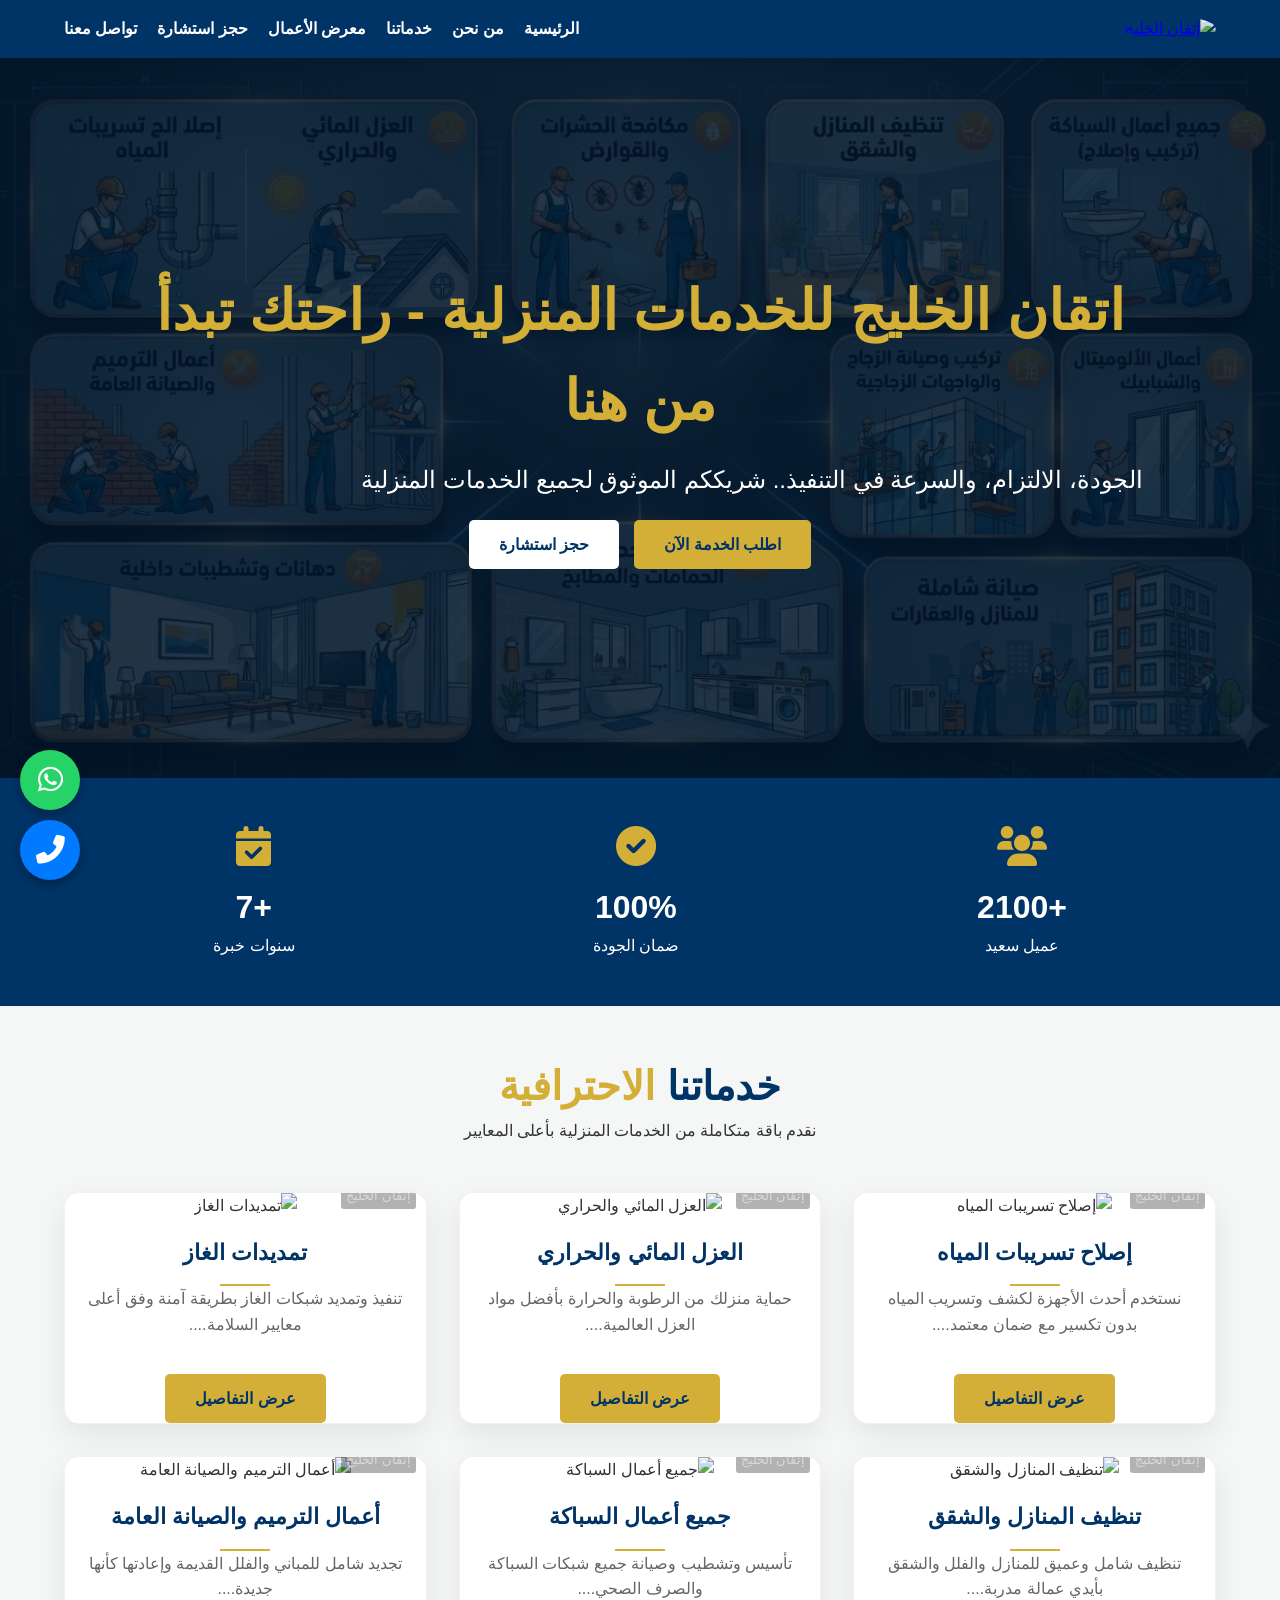
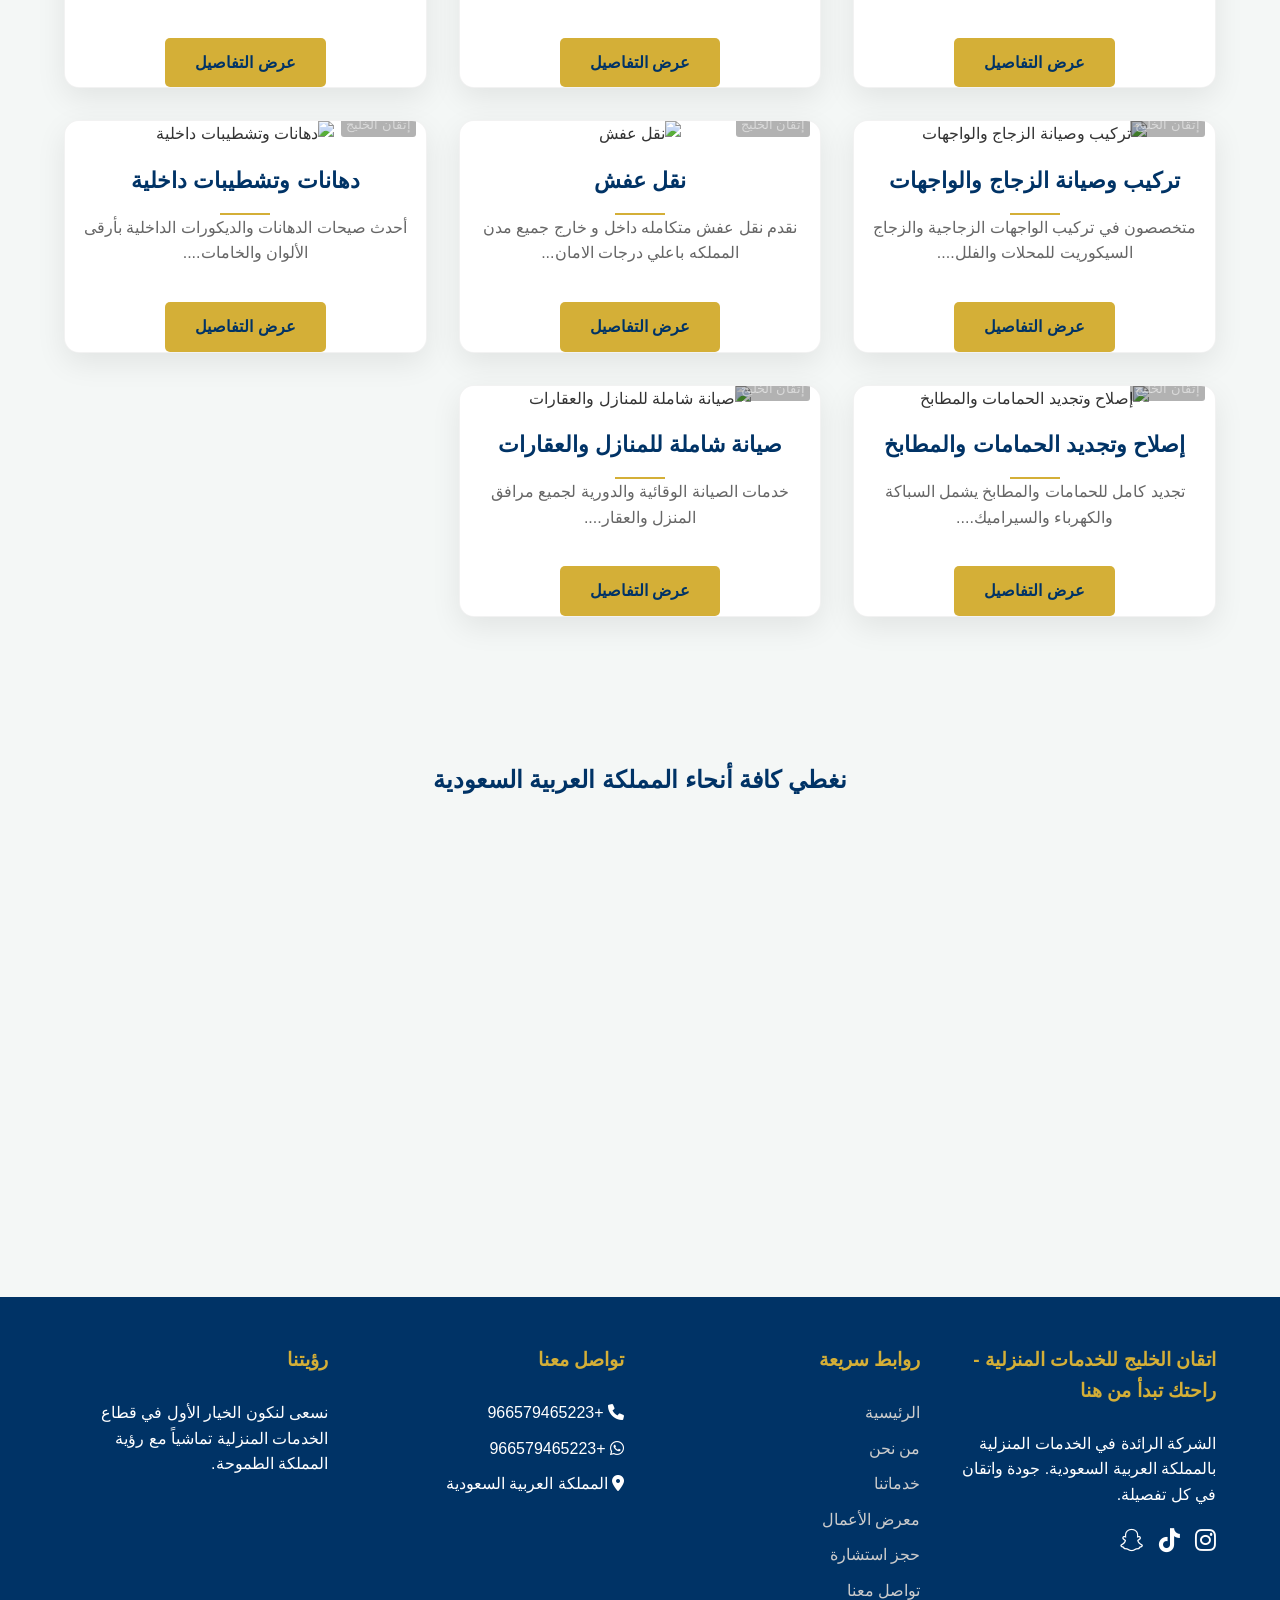
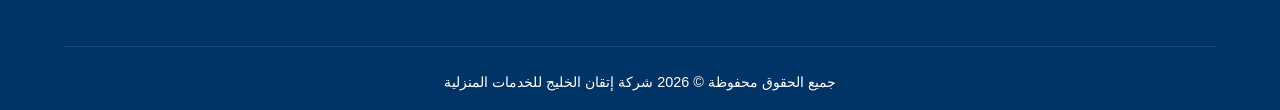
==== index.html @ d80dc563 "Update index.html" ====
<!DOCTYPE html>
<html lang="ar" dir="rtl">
<head>
    <meta charset="UTF-8">
    <meta name="viewport" content="width=device-width, initial-scale=1.0">
<title>شركة صيانة وخدمات منزلية باالمملكه العربيه السعوديه |تسريبات, تمديدات الغاز, سباكة، تنظيف، عزل، نقل عفش، ترميم</title>

<meta name="description" content="شركة متكاملة للخدمات المنزلية بالمملكه العربيه السعوديه تقدم: كشف تسربات المياه، العزل المائي والحراري، السباكة، تنظيف المنازل، نقل العفش، الترميم، الدهانات وصيانة المنازل بأفضل الأسعار. اتصل الآن.">

<meta name="keywords" content="شركة صيانة بالرياض, كشف تسربات المياه, عزل اسطح, سباك المملكه العربيه السعوديه, تنظيف منازل, نقل عفش, ترميم منازل, صيانة عامة, خدمات منزلية السعودية">

<meta name="author" content="اتفان الخليج">

<meta name="geo.region" content="SA">
<meta name="geo.placename" content="Riyadh">    <link rel="stylesheet" href="https://cdnjs.cloudflare.com/ajax/libs/font-awesome/6.0.0/css/all.min.css">
    <link rel="stylesheet" href="css/style.css">
    <style>
        /* إضافات جمالية خاصة بالصفحة الرئيسية */
        .hero {
            position: relative;
            overflow: hidden;
        }
        .hero::before {
            content: "";
            position: absolute;
            top: 0; left: 0; width: 100%; height: 100%;
            background: rgba(0, 0, 0, 0.5);
            z-index: 1;
        }
        .hero-content {
            position: relative;
            z-index: 2;
        }
        .stats-section {
            display: flex;
            justify-content: space-around;
            background: var(--primary-color);
            padding: 3rem 5%;
            color: white;
            text-align: center;
        }
        .stat-item i {
            font-size: 2.5rem;
            color: var(--accent-color);
            margin-bottom: 1rem;
        }
        .stat-item h3 { font-size: 2rem; }
        .map-title { text-align: center; margin-top: 4rem; color: var(--primary-color); }
    </style>
</head>
<body>

    <!-- Header -->
    <header>
        <div class="logo">
            <a href="index.html"><img src="https://via.placeholder.com/150x50?text=Etqan+Logo" alt="إتقان الخليج" class="site-logo"></a>
        </div>
        <nav>
            <ul>
                <li><a href="index.html">الرئيسية</a></li>
                <li><a href="about.html">من نحن</a></li>
                <li><a href="services.html">خدماتنا</a></li>
                <li><a href="gallery.html">معرض الأعمال</a></li>
                <li><a href="consultation.html">حجز استشارة</a></li>
                <li><a href="contact.html">تواصل معنا</a></li>
            </ul>
        </nav>
        <div class="menu-toggle"><i class="fas fa-bars"></i></div>
    </header>

    <!-- Sidebar Mobile -->
    <div class="sidebar">
        <div class="close-sidebar" style="color: white; text-align: left; cursor: pointer; font-size: 1.5rem;"><i class="fas fa-times"></i></div>
        <ul style="margin-top: 2rem;">
            <li><a href="index.html">الرئيسية</a></li>
            <li><a href="about.html">من نحن</a></li>
            <li><a href="services.html">خدماتنا</a></li>
            <li><a href="gallery.html">معرض الأعمال</a></li>
            <li><a href="consultation.html">حجز استشارة</a></li>
            <li><a href="contact.html">تواصل معنا</a></li>
        </ul>
    </div>

    <!-- Hero Section -->
    <section class="hero">
        <div class="hero-content">
            <h1 class="company-name">اتقان الخليج للخدمات المنزلية - راحتك تبدأ من هنا</h1>
           <p>الجودة، الالتزام، والسرعة في التنفيذ.. شريككم الموثوق لجميع الخدمات المنزلية </p>
            <div style="display: flex; gap: 15px; justify-content: center;">
                <a href="#services" class="btn">اطلب الخدمة الآن</a>
                <a href="consultation.html" class="btn" style="background: white; color: var(--primary-color);">حجز استشارة</a>
            </div>
        </div>
    </section>

    <!-- Stats -->
    <section class="stats-section">
        <div class="stat-item">
            <i class="fas fa-users"></i>
            <h3>+2100</h3>
            <p>عميل سعيد</p>
        </div>
        <div class="stat-item">
            <i class="fas fa-check-circle"></i>
            <h3>100%</h3>
            <p>ضمان الجودة</p>
        </div>
        <div class="stat-item">
            <i class="fas fa-calendar-check"></i>
            <h3>+7</h3>
            <p>سنوات خبرة</p>
        </div>
    </section>

    <!-- Services Section -->
    <section id="services">
        <div class="section-title">
            <h2>خدماتنا <span>الاحترافية</span></h2>
            <p>نقدم باقة متكاملة من الخدمات المنزلية بأعلى المعايير</p>
        </div>
        <div class="services-grid">
            <!-- سيتم تحميل الخدمات ديناميكياً من config.js -->
        </div>
    </section>

    <!-- Saudi Map Section -->
    <h2 class="map-title">نغطي كافة أنحاء <span>المملكة العربية السعودية</span></h2>
    <div class="map-container">
        <!-- خريطة تفاعلية للمملكة -->
        <iframe src="https://www.google.com/maps/embed?pb=!1m18!1m12!1m3!1d7244.116525164413!2d46.6752957!3d24.7135517!2m3!1f0!2f0!3f0!3m2!1i1024!2i768!4f13.1!3m3!1m2!1s0x3e2f03890d48939b%3A0x88a9d7d1016f099!2z2KfZhNix2YrYp9i2!5e0!3m2!1sar!2ssa!4v1690000000000!5m2!1sar!2ssa" width="100%" height="100%" style="border:0;" allowfullscreen="" loading="lazy"></iframe>
    </div>

    <!-- Floating Buttons -->
    <div class="floating-btns">
        <a href="https://wa.me/966579465223" class="whatsapp-btn whatsapp-link" target="_blank"><i class="fab fa-whatsapp"></i></a>
        <a href="tel:+966579465223" class="call-btn phone-link"><i class="fas fa-phone-alt"></i></a>
    </div>

    <!-- Footer -->
    <footer>
        <div class="footer-grid">
            <div class="footer-col">
                <h4 class="company-name">إتقان الخليج</h4>
                <p>الشركة الرائدة في الخدمات المنزلية بالمملكة العربية السعودية. جودة واتقان في كل تفصيلة.</p>
                <div class="social-links" style="display: flex; gap: 15px; margin-top: 15px;">
                    <a href="#" class="insta-link" style="color: white; font-size: 1.5rem;"><i class="fab fa-instagram"></i></a>
                    <a href="#" class="tiktok-link" style="color: white; font-size: 1.5rem;"><i class="fab fa-tiktok"></i></a>
                    <a href="#" class="snap-link" style="color: white; font-size: 1.5rem;"><i class="fab fa-snapchat"></i></a>
                </div>
            </div>
            <div class="footer-col">
                <h4>روابط سريعة</h4>
                <ul>
                   <li><a href="index.html">الرئيسية</a></li>
                <li><a href="about.html">من نحن</a></li>
                <li><a href="services.html">خدماتنا</a></li>
                <li><a href="gallery.html">معرض الأعمال</a></li>
                <li><a href="consultation.html">حجز استشارة</a></li>
                <li><a href="contact.html">تواصل معنا</a></li>
                </ul>
            </div>
            <div class="footer-col">
                <h4>تواصل معنا</h4>
                <ul>
                    <li><i class="fas fa-phone"></i> <span class="phone-link">+966579465223</span></li>
                    <li><i class="fab fa-whatsapp"></i> <span class="whatsapp-link">+966579465223</span></li>
                    <li><i class="fas fa-map-marker-alt"></i> المملكة العربية السعودية</li>
                </ul>
            </div>
            <div class="footer-col">
                <h4> رؤيتنا </h4>
                <p>نسعى لنكون الخيار الأول في قطاع الخدمات المنزلية تماشياً مع رؤية المملكة الطموحة.</p>
            </div>
        </div>
        <div class="copyright">
            جميع الحقوق محفوظة &copy; 2026 شركة إتقان الخليج للخدمات المنزلية
        </div>
    </footer>

    <script src="js/config.js"></script>
    <script src="js/main.js"></script>
</body>
</html>
---- css/style.css ----
:root {
    --primary-color: #003366;
    --secondary-color: #ffffff;
    --accent-color: #d4af37;
    --text-color: #333333;
    --bg-light: #f4f7f6;
    --transition: all 0.3s ease;
}

* {
    margin: 0;
    padding: 0;
    box-sizing: border-box;
    font-family: 'Segoe UI', Tahoma, Geneva, Verdana, sans-serif;
}

body {
    direction: rtl;
    text-align: right;
    background-color: var(--bg-light);
    color: var(--text-color);
    line-height: 1.6;
}

/* Header & Navigation */
header {
    background: var(--primary-color);
    color: white;
    padding: 1rem 5%;
    position: sticky;
    top: 0;
    z-index: 1000;
    display: flex;
    justify-content: space-between;
    align-items: center;
    box-shadow: 0 2px 10px rgba(0,0,0,0.1);
}

.logo img {
    height: 50px;
    width: auto;
}

nav ul {
    display: flex;
    list-style: none;
}

nav ul li {
    margin-right: 20px;
}

nav ul li a {
    color: white;
    text-decoration: none;
    font-weight: 600;
    transition: var(--transition);
}

nav ul li a:hover {
    color: var(--accent-color);
}

/* Sidebar for Mobile */
.sidebar {
    position: fixed;
    right: -250px;
    top: 0;
    width: 250px;
    height: 100%;
    background: var(--primary-color);
    z-index: 1001;
    transition: var(--transition);
    padding: 2rem;
}

.sidebar.active {
    right: 0;
}

.sidebar ul {
    list-style: none;
}

.sidebar ul li {
    margin-bottom: 1.5rem;
}

.sidebar ul li a {
    color: white;
    text-decoration: none;
    font-size: 1.2rem;
}

.menu-toggle {
    display: none;
    font-size: 1.5rem;
    cursor: pointer;
}

/* Hero Section */
.hero {
    height: 80vh;
   background: linear-gradient(rgba(0,51,102,0.7), rgba(0,51,102,0.7)),
            url('../images/logo.jpg') no-repeat center center/cover;
    display: flex;
    flex-direction: column;
    justify-content: center;
    align-items: center;
    text-align: center;
    color: white;
    padding: 0 10%;
}

.hero h1 {
    font-size: 3.5rem;
    margin-bottom: 1rem;
    color: var(--accent-color);
}

.hero p {
    font-size: 1.5rem;
    max-width: 800px;
}

.btn {
    display: inline-block;
    padding: 12px 30px;
    background: var(--accent-color);
    color: var(--primary-color);
    text-decoration: none;
    border-radius: 5px;
    font-weight: bold;
    margin-top: 20px;
    transition: var(--transition);
    border: none;
    cursor: pointer;
}

.btn:hover {
    background: white;
    transform: translateY(-3px);
}

/* Services Grid */
.section-title {
    text-align: center;
    margin: 3rem 0;
}

.section-title h2 {
    font-size: 2.5rem;
    color: var(--primary-color);
}

.section-title span {
    color: var(--accent-color);
}

.services-grid {
    display: grid;
    grid-template-columns: repeat(auto-fit, minmax(300px, 1fr));
    gap: 2rem;
    padding: 0 5% 5rem;
}

.service-card {
    background: white;
    border-radius: 15px;
    overflow: hidden;
    box-shadow: 0 10px 30px rgba(0,0,0,0.08);
    transition: all 0.4s cubic-bezier(0.175, 0.885, 0.32, 1.275);
    text-align: center;
    border: 1px solid rgba(0,0,0,0.05);
    position: relative;
}

.service-card:hover {
    transform: translateY(-15px);
    box-shadow: 0 20px 40px rgba(0,51,102,0.15);
    border-color: var(--accent-color);
}

.service-card img {
    width: 100%;
    height: 220px;
    object-fit: cover;
    transition: transform 0.5s ease;
}

.service-card:hover img {
    transform: scale(1.1);
}

.service-card h3 {
    padding: 1.5rem 1rem 0.5rem;
    color: var(--primary-color);
    font-size: 1.4rem;
    position: relative;
}

.service-card h3::after {
    content: "";
    position: absolute;
    bottom: 0;
    left: 50%;
    transform: translateX(-50%);
    width: 50px;
    height: 2px;
    background: var(--accent-color);
    transition: width 0.3s ease;
}

.service-card:hover h3::after {
    width: 100px;
}

.service-card img {
    width: 100%;
    height: 200px;
    object-fit: cover;
}

.service-card h3 {
    padding: 1rem;
    color: var(--primary-color);
}

.service-card p {
    padding: 0 1rem 1rem;
    color: #666;
}

/* Floating WhatsApp & Call */
.floating-btns {
    position: fixed;
    bottom: 20px;
    left: 20px;
    display: flex;
    flex-direction: column;
    gap: 10px;
    z-index: 999;
}

.whatsapp-btn, .call-btn {
    width: 60px;
    height: 60px;
    border-radius: 50%;
    display: flex;
    justify-content: center;
    align-items: center;
    color: white;
    font-size: 1.8rem;
    text-decoration: none;
    box-shadow: 0 4px 10px rgba(0,0,0,0.3);
    transition: var(--transition);
}

.whatsapp-btn { background: #25d366; }
.call-btn { background: #007bff; }

.whatsapp-btn:hover, .call-btn:hover { transform: scale(1.1); }

/* Form Styles */
.form-container {
    max-width: 600px;
    margin: 2rem auto;
    background: white;
    padding: 2rem;
    border-radius: 10px;
    box-shadow: 0 5px 15px rgba(0,0,0,0.1);
}

.form-group {
    margin-bottom: 1.5rem;
}

.form-group label {
    display: block;
    margin-bottom: 5px;
    font-weight: 600;
}

.form-group input, .form-group textarea, .form-group select {
    width: 100%;
    padding: 10px;
    border: 1px solid #ddd;
    border-radius: 5px;
}

/* Map Section */
.map-container {
    width: 100%;
    height: 450px;
    margin-top: 3rem;
}

/* Footer */
footer {
    background: var(--primary-color);
    color: white;
    padding: 3rem 5% 1rem;
}

.footer-grid {
    display: grid;
    grid-template-columns: repeat(auto-fit, minmax(250px, 1fr));
    gap: 2rem;
    margin-bottom: 2rem;
}

.footer-col h4 {
    color: var(--accent-color);
    margin-bottom: 1.5rem;
    font-size: 1.2rem;
}

.footer-col ul {
    list-style: none;
}

.footer-col ul li {
    margin-bottom: 10px;
}

.footer-col ul li a {
    color: #ccc;
    text-decoration: none;
    transition: var(--transition);
}

.footer-col ul li a:hover {
    color: white;
    padding-right: 5px;
}

.copyright {
    text-align: center;
    border-top: 1px solid rgba(255,255,255,0.1);
    padding-top: 1.5rem;
    font-size: 0.9rem;
}

/* Responsive */
@media (max-width: 768px) {
    nav ul { display: none; }
    .menu-toggle { display: block; }
    .hero h1 { font-size: 2.2rem; }
}

/* Watermark */
.watermark {
    position: relative;
}
.watermark::after {
    content: "إتقان الخليج";
    position: absolute;
    bottom: 10px;
    right: 10px;
    color: rgba(255,255,255,0.5);
    font-size: 0.8rem;
    background: rgba(0,0,0,0.3);
    padding: 2px 5px;
    border-radius: 3px;
}

/* تأكد إن العنصر الأب متحكم في overlay */
.gallery-item {
  position: relative;
  overflow: hidden;
}

/* الـ overlay يفضل زي ما هو */
.gallery-overlay {
  position: absolute;
  bottom: 0;
  left: 0;
  right: 0;
  background: rgba(0,0,0,0.5);
  color: #fff;
  padding: 10px;
  text-align: center;
}
.logo img {
  width: 55px;          /* أو أي مقاس يناسبك */
  height: 55px;         /* لازم يكون نفس العرض علشان يطلع دائري */
  border-radius: 50%;    /* دي أهم حاجة علشان تخلي الصورة مدوّرة */
  object-fit: cover;     /* يضمن إن الصورة تملأ الدائرة بشكل متناسق */
}
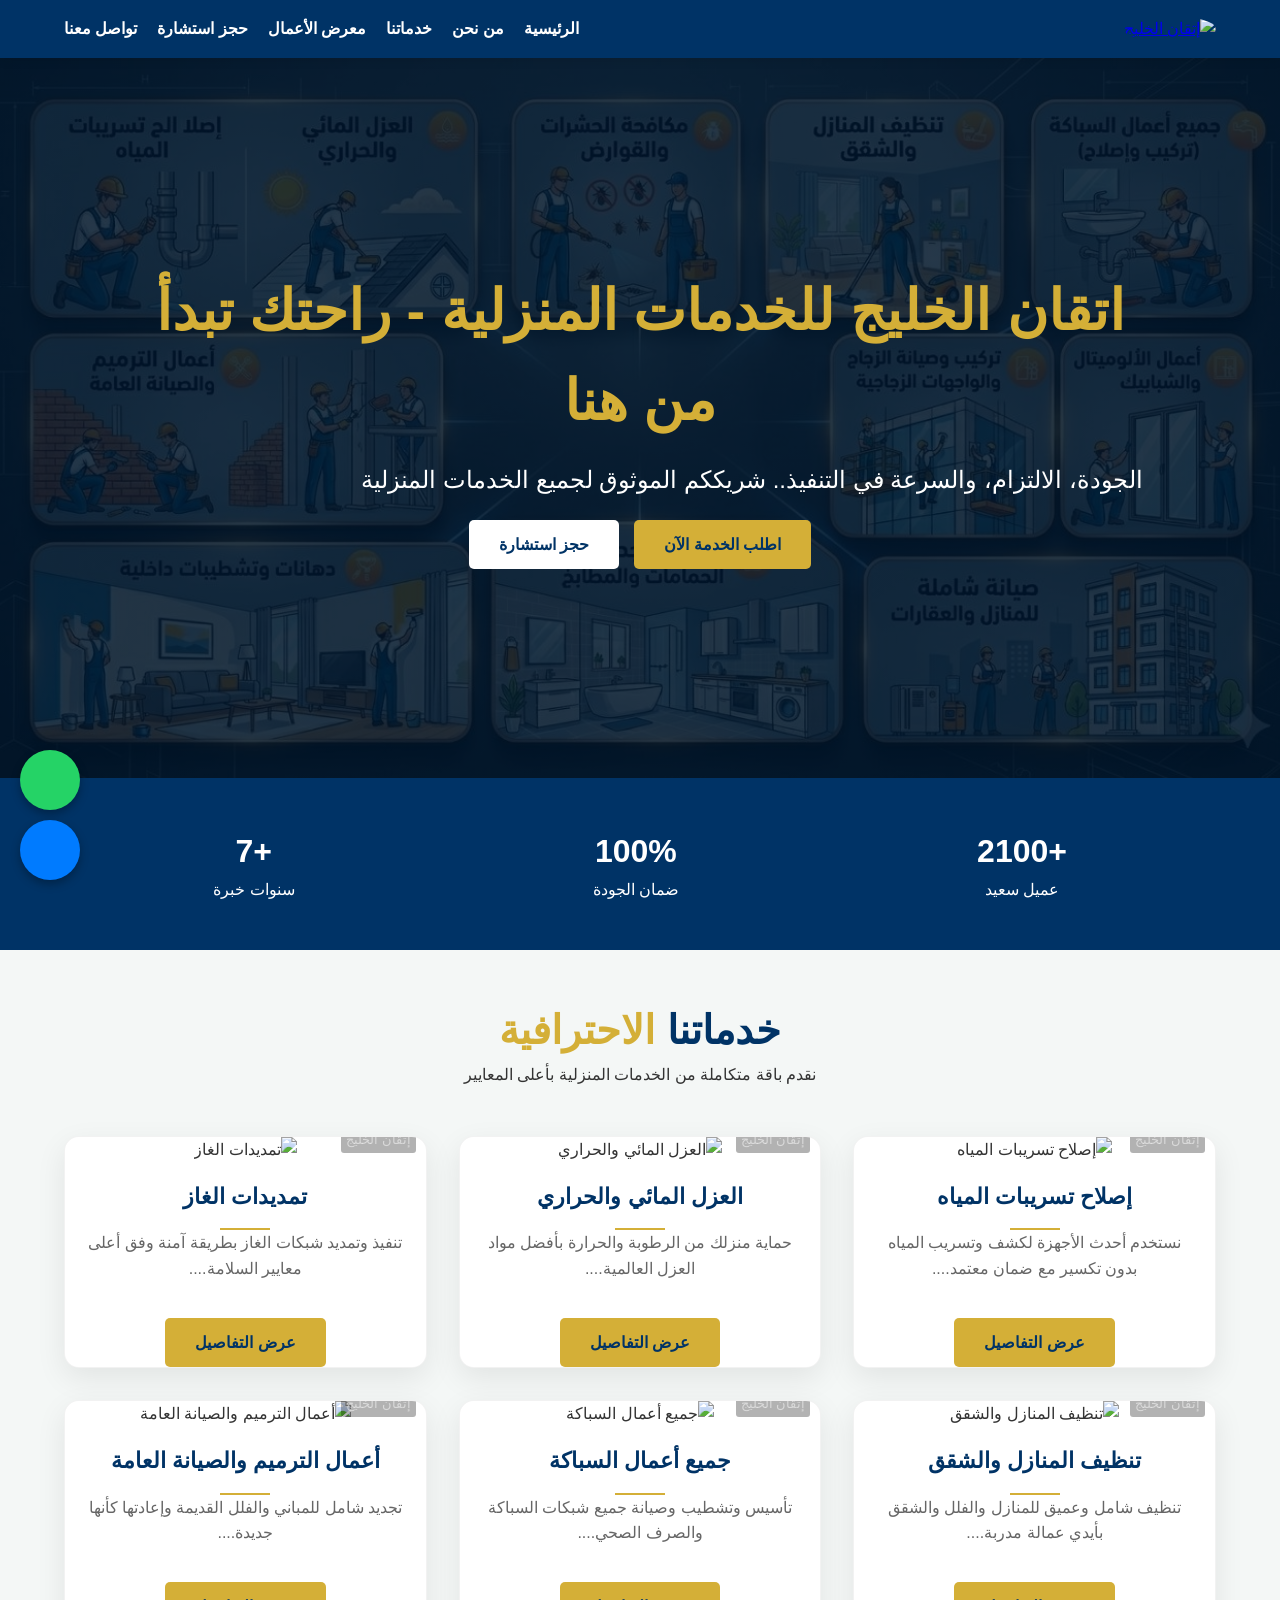
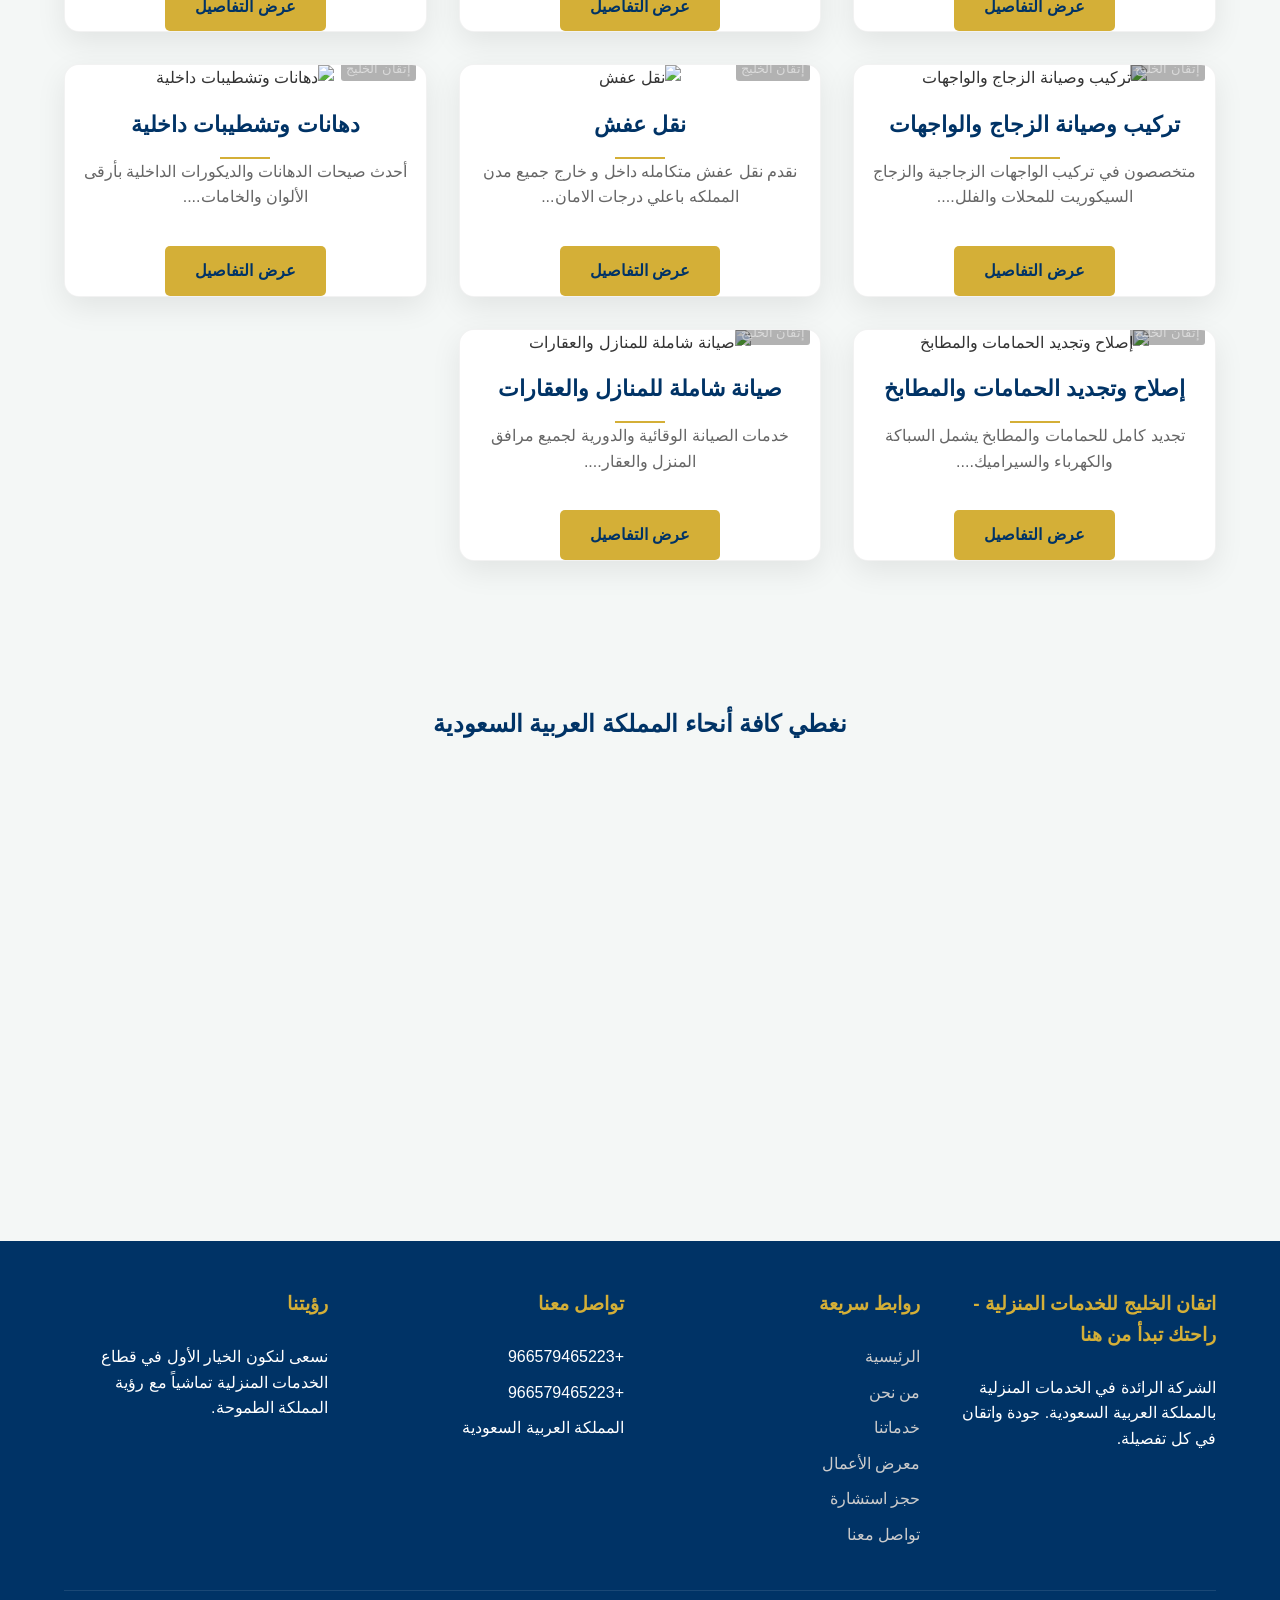
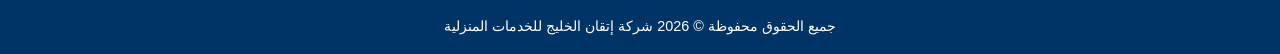
==== commit df0bd5bc: "Update index.html" ====
--- a/index.html
+++ b/index.html
@@ -3,16 +3,16 @@
 <head>
     <meta charset="UTF-8">
     <meta name="viewport" content="width=device-width, initial-scale=1.0">
-<title>شركة صيانة وخدمات منزلية باالمملكه العربيه السعوديه |تسريبات, تمديدات الغاز, سباكة، تنظيف، عزل، نقل عفش، ترميم</title>
+    <title>شركة صيانة وخدمات منزلية باالرياض |تسريبات, تمديدات الغاز, سباكة، تنظيف، عزل، نقل عفش، ترميم</title>
 
 <meta name="description" content="شركة متكاملة للخدمات المنزلية بالمملكه العربيه السعوديه تقدم: كشف تسربات المياه، العزل المائي والحراري، السباكة، تنظيف المنازل، نقل العفش، الترميم، الدهانات وصيانة المنازل بأفضل الأسعار. اتصل الآن.">
 
-<meta name="keywords" content="شركة صيانة بالرياض, كشف تسربات المياه, عزل اسطح, سباك المملكه العربيه السعوديه, تنظيف منازل, نقل عفش, ترميم منازل, صيانة عامة, خدمات منزلية السعودية">
+<meta name="keywords" content="شركة صيانة بالرياض, كشف تسربات المياه, عزل اسطح, سباك با الرباض , تنظيف منازل, نقل عفش, ترميم منازل, صيانة عامة, خدمات منزلية السعودية">
 
 <meta name="author" content="اتفان الخليج">
 
 <meta name="geo.region" content="SA">
-<meta name="geo.placename" content="Riyadh">    <link rel="stylesheet" href="https://cdnjs.cloudflare.com/ajax/libs/font-awesome/6.0.0/css/all.min.css">
+<meta name="geo.placename" content="Riyadh">
     <link rel="stylesheet" href="css/style.css">
     <style>
         /* إضافات جمالية خاصة بالصفحة الرئيسية */
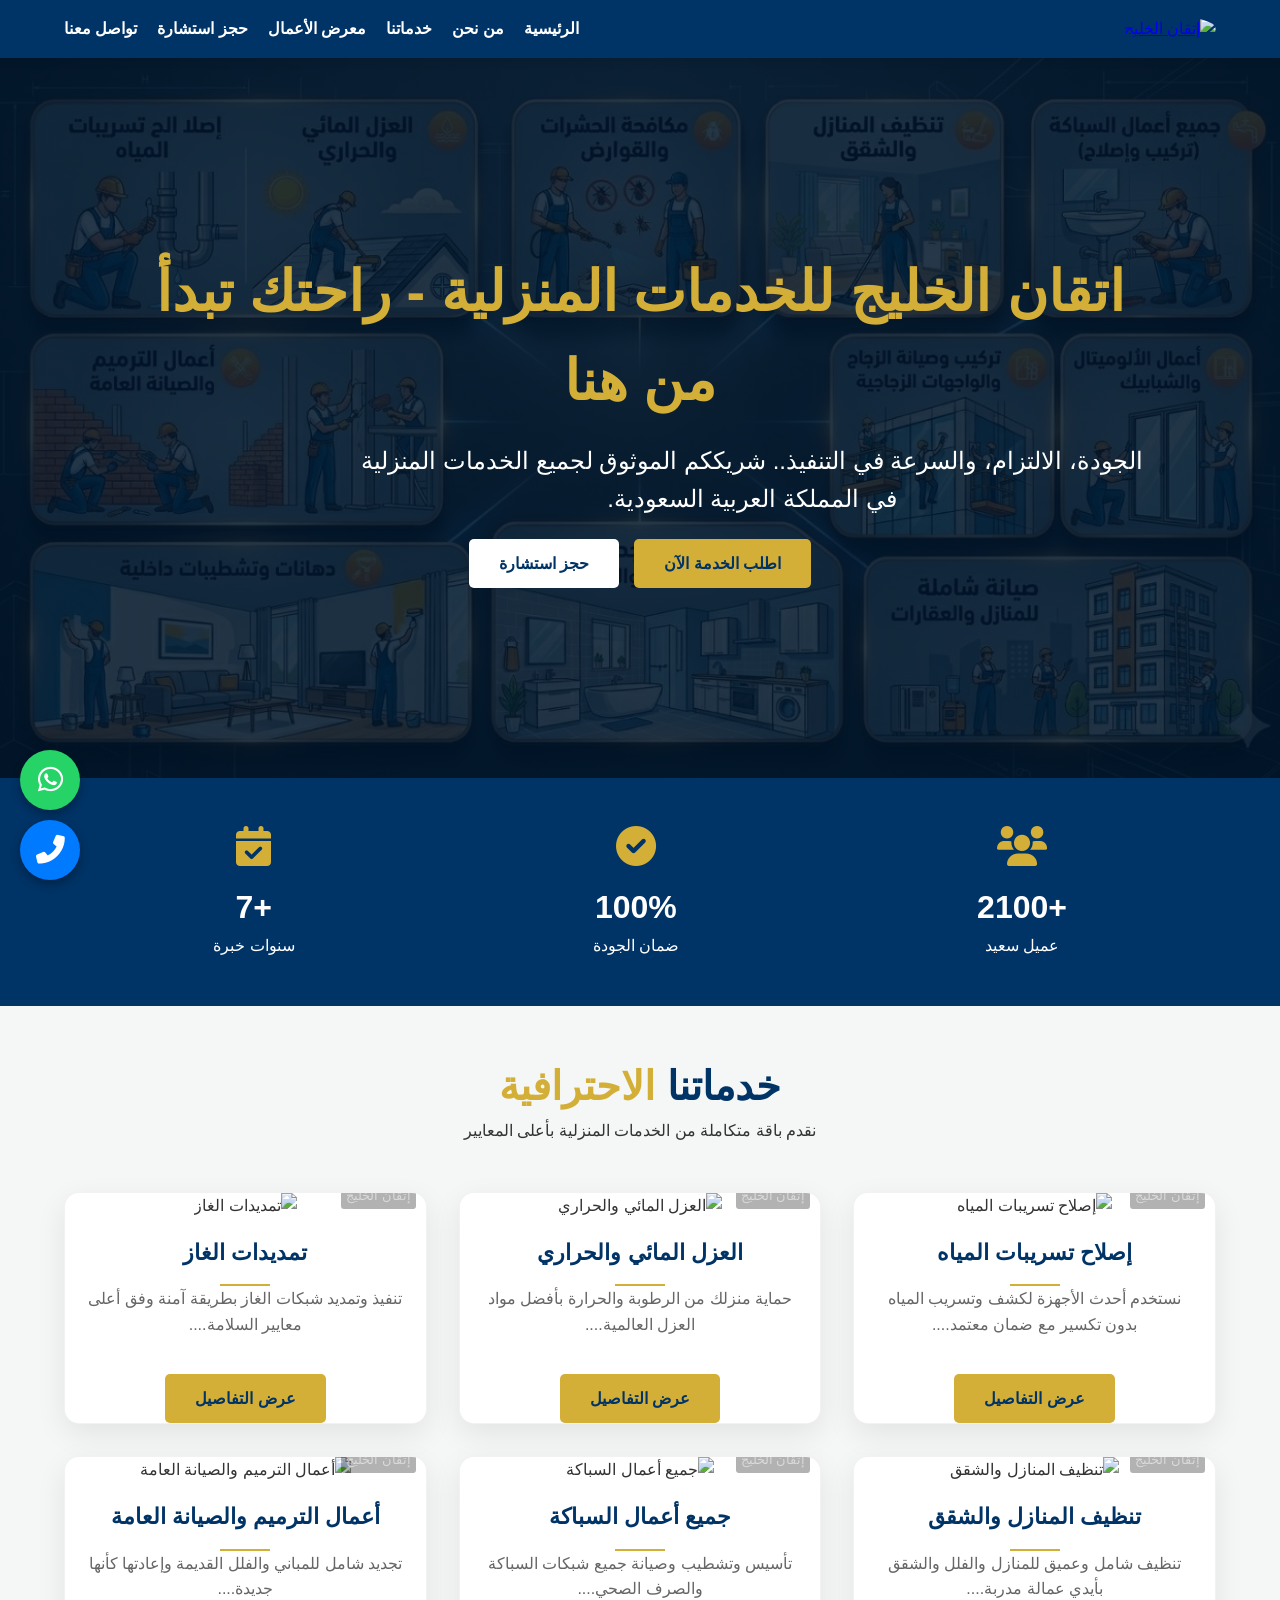
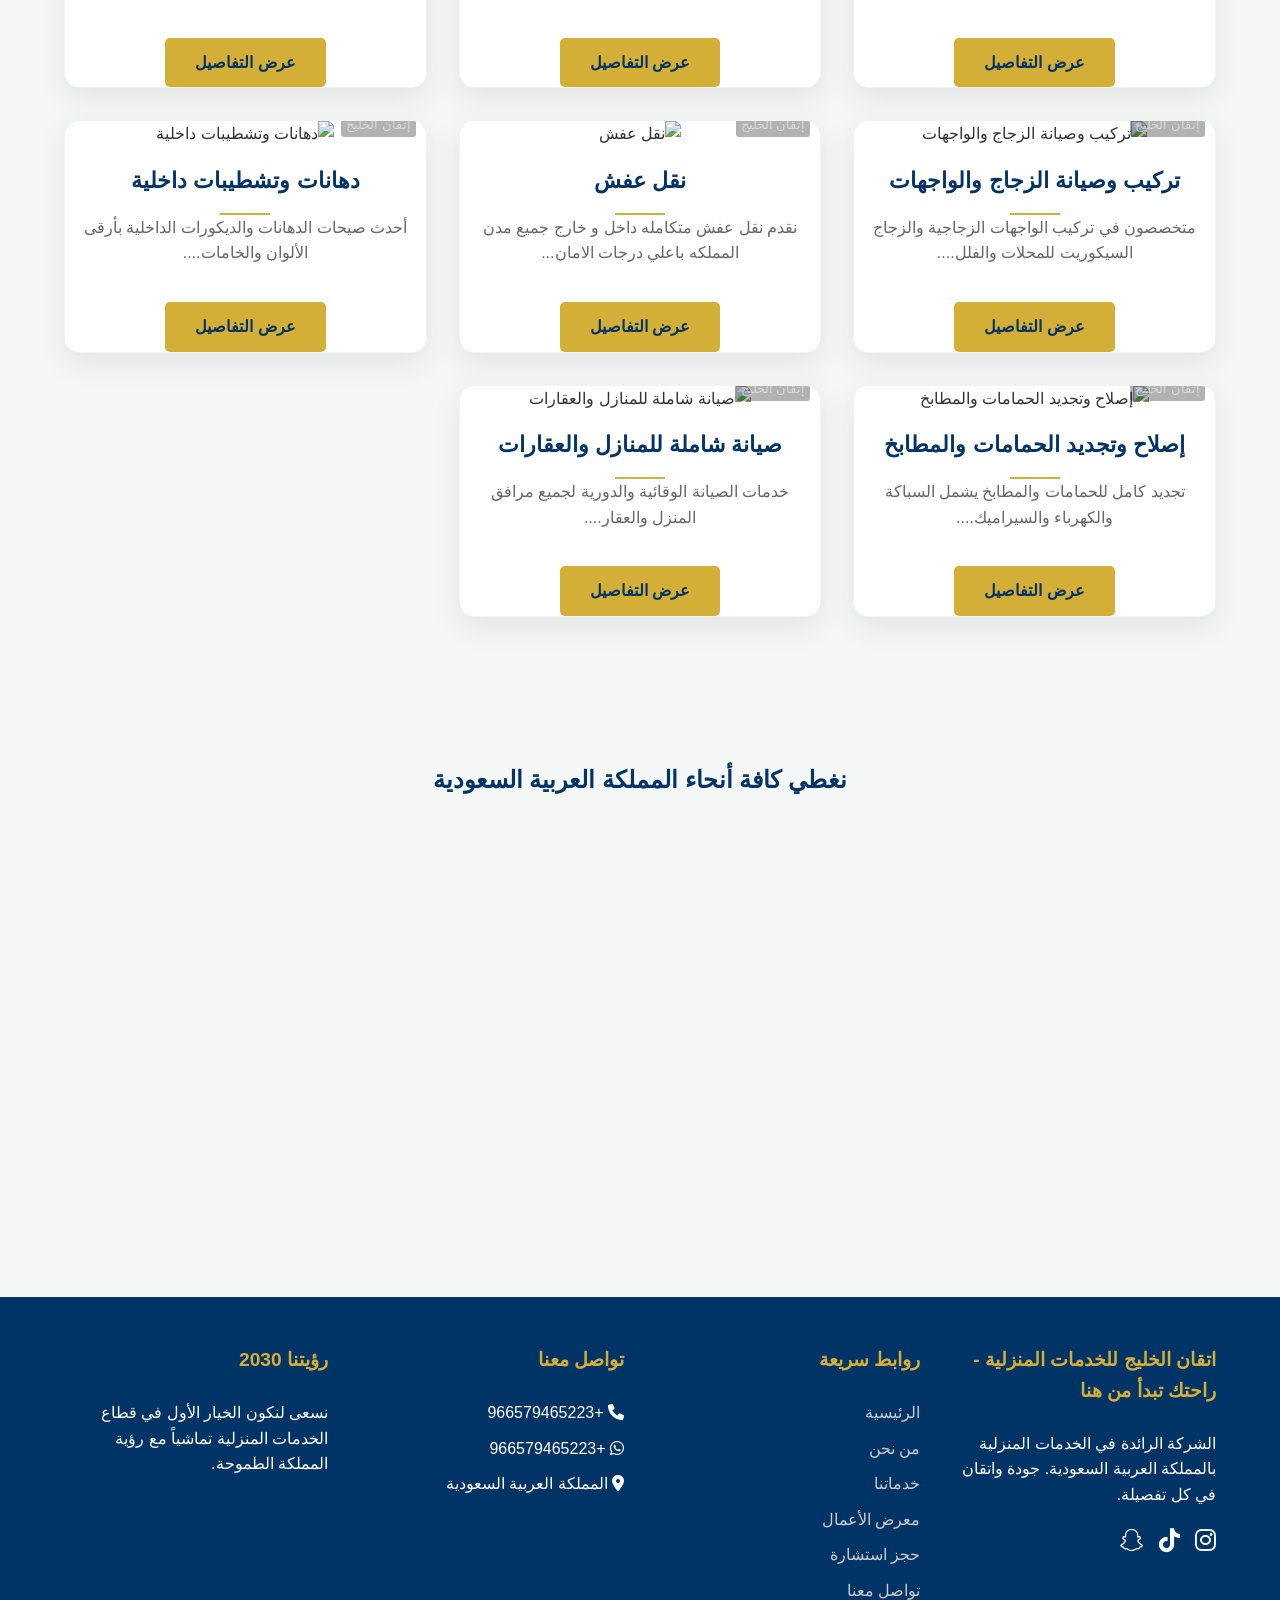
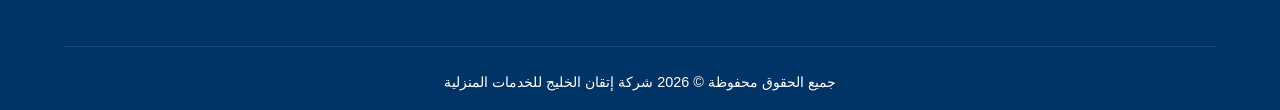
==== commit 4d764a66: "Update index.html" ====
--- a/index.html
+++ b/index.html
@@ -1,18 +1,19 @@
 <!DOCTYPE html>
 <html lang="ar" dir="rtl">
 <head>
-    <meta charset="UTF-8">
+     <meta charset="UTF-8">
     <meta name="viewport" content="width=device-width, initial-scale=1.0">
     <title>شركة صيانة وخدمات منزلية باالرياض |تسريبات, تمديدات الغاز, سباكة، تنظيف، عزل، نقل عفش، ترميم</title>
 
 <meta name="description" content="شركة متكاملة للخدمات المنزلية بالمملكه العربيه السعوديه تقدم: كشف تسربات المياه، العزل المائي والحراري، السباكة، تنظيف المنازل، نقل العفش، الترميم، الدهانات وصيانة المنازل بأفضل الأسعار. اتصل الآن.">
 
-<meta name="keywords" content="شركة صيانة بالرياض, كشف تسربات المياه, عزل اسطح, سباك با الرباض , تنظيف منازل, نقل عفش, ترميم منازل, صيانة عامة, خدمات منزلية السعودية">
+<meta name="keywords" content="شركة صيانة بالرياض, كشف تسربات المياه بالرياض, عزل اسطح بالرياض, سباك باالرياض , تنظيف منازل بالرياض, نقل عفش بالرياض, ترميم منازل بالرياض, صيانة عامة بالرياض, خدمات منزلية السعودية">
 
-<meta name="author" content="اتفان الخليج">
+<meta name="author" content="اتقان الخليج">
 
 <meta name="geo.region" content="SA">
 <meta name="geo.placename" content="Riyadh">
+    <link rel="stylesheet" href="https://cdnjs.cloudflare.com/ajax/libs/font-awesome/6.0.0/css/all.min.css">
     <link rel="stylesheet" href="css/style.css">
     <style>
         /* إضافات جمالية خاصة بالصفحة الرئيسية */
@@ -84,8 +85,8 @@
     <!-- Hero Section -->
     <section class="hero">
         <div class="hero-content">
-            <h1 class="company-name">اتقان الخليج للخدمات المنزلية - راحتك تبدأ من هنا</h1>
-           <p>الجودة، الالتزام، والسرعة في التنفيذ.. شريككم الموثوق لجميع الخدمات المنزلية </p>
+            <h1 class="company-name">شركة اتقان الخليج راحتك تبدأ بخدمات منزلية موثوقة</h1>
+            <p>الجودة، الالتزام، والسرعة في التنفيذ.. شريككم الموثوق لجميع الخدمات المنزلية في المملكة العربية السعودية.</p>
             <div style="display: flex; gap: 15px; justify-content: center;">
                 <a href="#services" class="btn">اطلب الخدمة الآن</a>
                 <a href="consultation.html" class="btn" style="background: white; color: var(--primary-color);">حجز استشارة</a>
@@ -151,12 +152,13 @@
             <div class="footer-col">
                 <h4>روابط سريعة</h4>
                 <ul>
-                   <li><a href="index.html">الرئيسية</a></li>
-                <li><a href="about.html">من نحن</a></li>
-                <li><a href="services.html">خدماتنا</a></li>
-                <li><a href="gallery.html">معرض الأعمال</a></li>
-                <li><a href="consultation.html">حجز استشارة</a></li>
-                <li><a href="contact.html">تواصل معنا</a></li>
+                    <li><a href="index.html">الرئيسية</a></li>
+                    <li><a href="about.html">من نحن</a></li>
+                   <li><a href="services.html">خدماتنا</a></li>
+                    <li><a href="gallery.html">معرض الأعمال</a></li>
+                    <li><a href="consultation.html">حجز استشارة</a></li>
+                                <li><a href="contact.html">تواصل معنا</a></li>
+
                 </ul>
             </div>
             <div class="footer-col">
@@ -168,7 +170,7 @@
                 </ul>
             </div>
             <div class="footer-col">
-                <h4> رؤيتنا </h4>
+                <h4>رؤيتنا 2030</h4>
                 <p>نسعى لنكون الخيار الأول في قطاع الخدمات المنزلية تماشياً مع رؤية المملكة الطموحة.</p>
             </div>
         </div>
